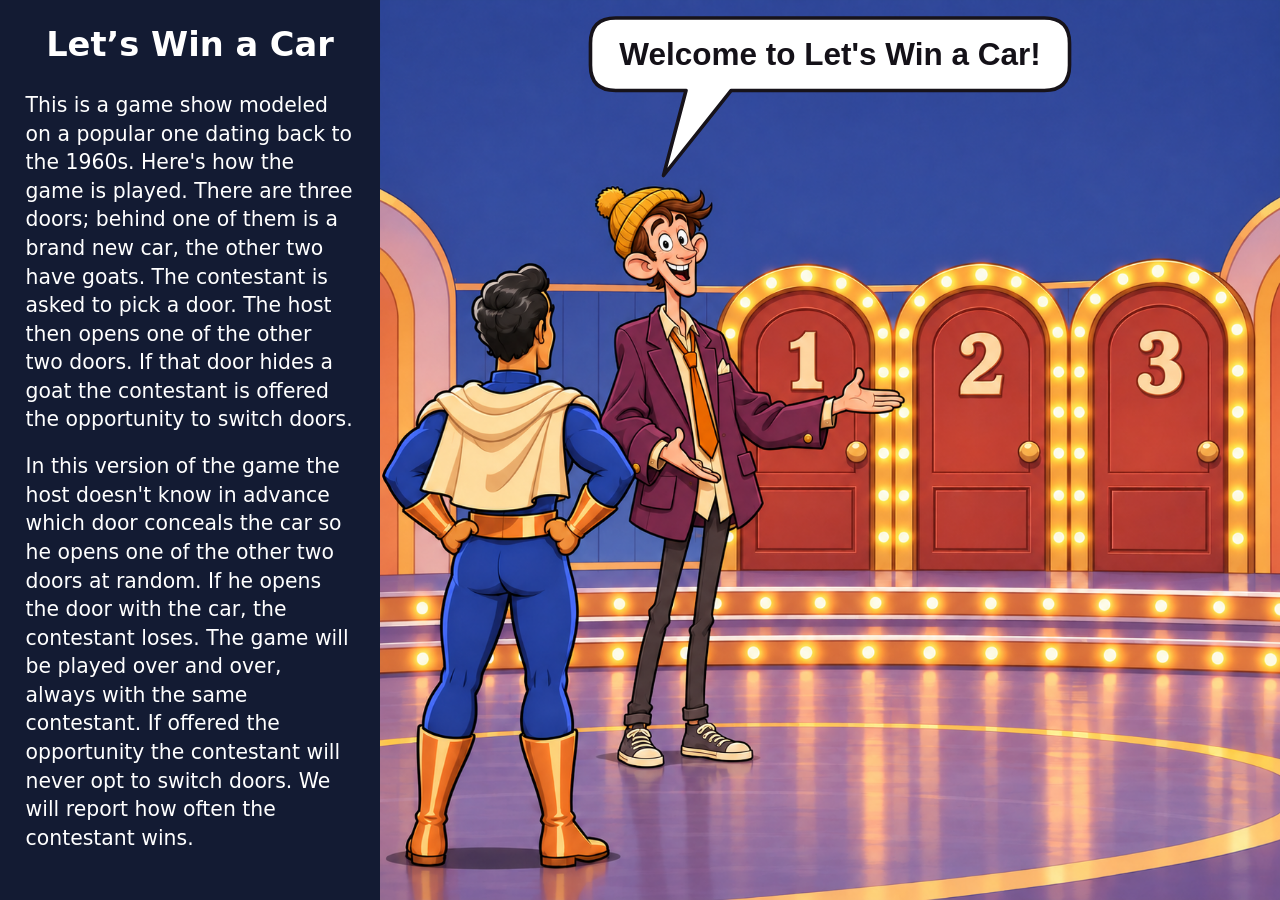
==== Haunty/NoSwitch/index.html @ 952c1fe4 "Keep speech balloon tails clear of character faces" ====
<!doctype html>
<html lang="en">
<head>
  <base href="../../">
  <meta charset="utf-8">
  <meta name="viewport" content="width=device-width,initial-scale=1">
  <title>Let's Win a Car — Haunty / NoSwitch</title>
  <link rel="stylesheet" href="preview.css?v=a5b83a1e9a27">
</head>
<body data-fixed-host="haunty" data-fixed-contestant="male">
  <main class="scene" aria-label="Game show opening scene">
    <img id="art" alt="Host facing the contestant with three closed prize doors behind him">
    <div id="door-glow" hidden aria-label="Selected door"></div>
    <div id="reveal" hidden>
      <div id="prize-bay" class="prize-bay"><img id="prize" alt=""></div>
      <div id="opened-panel" class="opened-panel"><span id="opened-number"></span><i></i></div>
      <div id="final-door" hidden>
        <div class="prize-bay"><img id="final-prize" alt=""></div>
        <div class="opened-panel"><span id="final-number"></span><i></i></div>
      </div>
      <img id="opening-host" alt="Host holding the opened door">
      <img id="foreground-contestant" alt="" aria-hidden="true">
    </div>
    <div class="balloon" role="status" aria-live="polite">
      <svg viewBox="0 0 1000 1000" aria-hidden="true">
        <path id="bubble" fill="white" stroke="#17131a" stroke-width="4" stroke-linejoin="round"/>
        <g id="thought-trail" fill="white" stroke="#17131a" stroke-width="3"></g>
      </svg>
      <div id="speech"></div>
    </div>
    <section id="scores" hidden aria-label="Results so far">
      <h2>Results so far</h2>
      <p>Games played: <strong id="games-played">0</strong></p>
      <table><tbody>
        <tr><th scope="row">Contestant wins</th><td id="contestant-wins">0</td></tr>
        <tr><th scope="row" id="host-name">Host wins</th><td id="host-wins">0</td></tr>
        <tr><th scope="row">Nobody wins</th><td id="nobody-wins">0</td></tr>
      </tbody></table>
    </section>
  </main>
  <aside>
    <div class="display-copy">
      <h1>Let’s Win a Car</h1>
      <p id="game-intro">This is a game show modeled on a popular one dating back to the 1960s. Here&#x27;s how the game is played. There are three doors; behind one of them is a brand new car, the other two have goats. The contestant is asked to pick a door. The host then opens one of the other two doors. If that door hides a goat the contestant is offered the opportunity to switch doors.</p>
      <p id="variant-description">In this version of the game the host doesn&#x27;t know in advance which door conceals the car so he opens one of the other two doors at random. If he opens the door with the car, the contestant loses. The game will be played over and over, always with the same contestant. If offered the opportunity the contestant will never opt to switch doors. We will report how often the contestant wins.</p>
    </div>
    <div class="review-controls">
    <p id="display-condition"></p>
    <p>Dialogue and host thoughts preview</p>
    <label>Host <select id="host"><option value="monty">Monty Hall</option><option value="haunty">Haunty Mall</option></select></label>
    <label>Contestant <select id="contestant"><option value="female">Female superhero</option><option value="male">Male superhero</option></select></label>
    <label>Selected door <select id="door"><option value="random">Random</option><option value="1">Door 1</option><option value="2">Door 2</option><option value="3">Door 3</option></select></label>
    <label>Car location <select id="car-door"><option value="random">Random</option><option value="1">Door 1</option><option value="2">Door 2</option><option value="3">Door 3</option></select></label>
    <p id="progress"></p>
    <div class="buttons"><button id="replay">Replay</button><button id="pause">Pause</button><button id="next">Next balloon</button></div>
    <button id="thoughts">Preview host thoughts</button>
    <button id="encore">Preview “Let’s try that again!”</button>
    <button id="selection">Preview contestant selection</button>
    <button id="open-door">Preview door reveal</button>
    <button id="switch-question">Preview switch question</button>
    <button id="final-reveal">Preview final reveal</button>
    <button id="apology">Preview Haunty’s apology</button>
    <p class="note">Three seconds per scene; six seconds for cumulative results. After the reply, the host opens the contestant's final door. If Haunty reveals the car first, his awkward thought is followed by an apology to the losing contestant. The last scene stays visible. No sound.</p>
    </div>
  </aside>
  <script type="module" src="display-runtime.mjs?v=a5b83a1e9a27"></script>
</body>
</html>
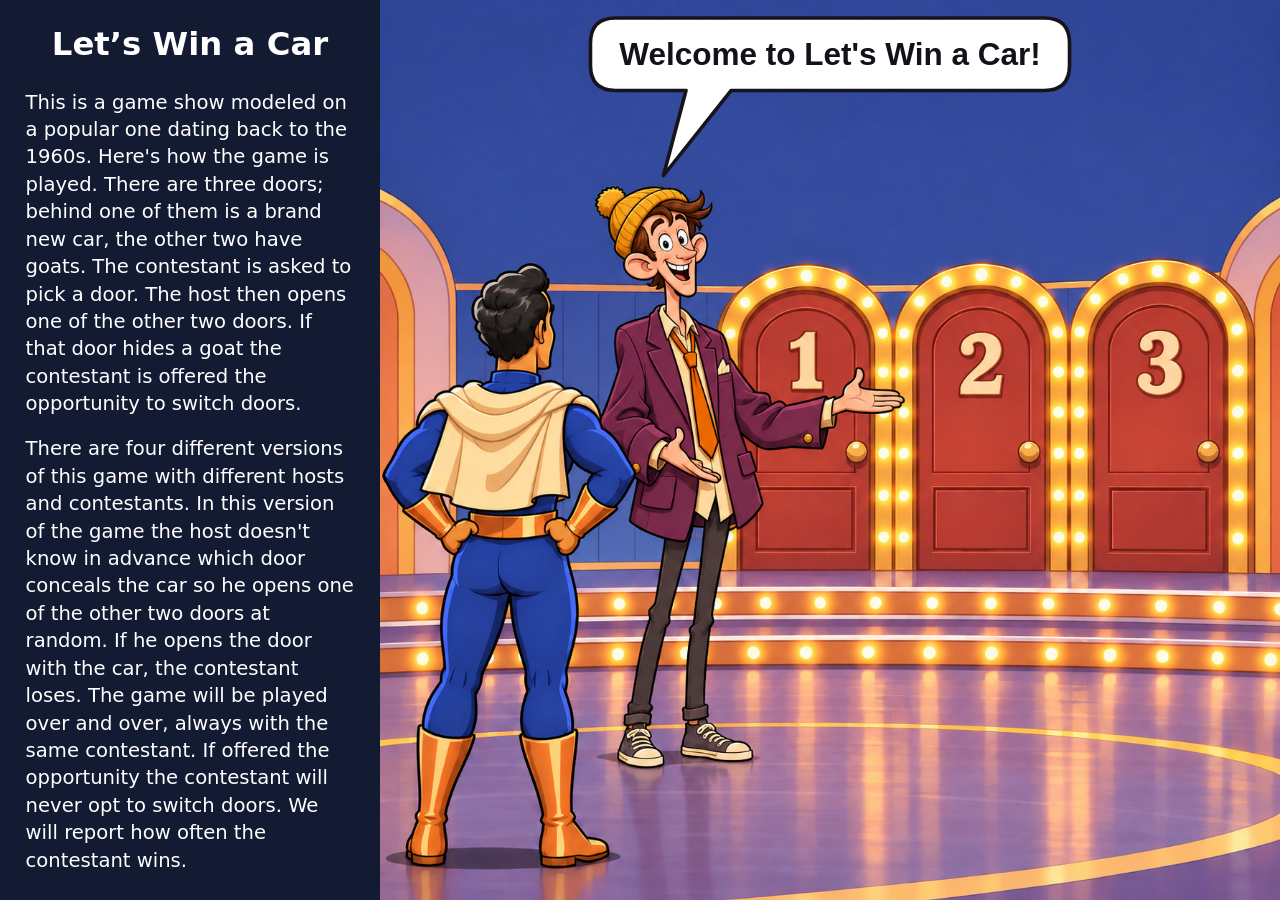
==== commit 77cb5901: "Introduce the four game versions in each description" ====
--- a/Haunty/NoSwitch/index.html
+++ b/Haunty/NoSwitch/index.html
@@ -4,8 +4,8 @@
   <base href="../../">
   <meta charset="utf-8">
   <meta name="viewport" content="width=device-width,initial-scale=1">
-  <title>Let's Win a Car — Haunty / NoSwitch</title>
-  <link rel="stylesheet" href="preview.css?v=a5b83a1e9a27">
+  <title>Version 4</title>
+  <link rel="stylesheet" href="preview.css?v=d55a0fef0704">
 </head>
 <body data-fixed-host="haunty" data-fixed-contestant="male">
   <main class="scene" aria-label="Game show opening scene">
@@ -42,7 +42,7 @@
     <div class="display-copy">
       <h1>Let’s Win a Car</h1>
       <p id="game-intro">This is a game show modeled on a popular one dating back to the 1960s. Here&#x27;s how the game is played. There are three doors; behind one of them is a brand new car, the other two have goats. The contestant is asked to pick a door. The host then opens one of the other two doors. If that door hides a goat the contestant is offered the opportunity to switch doors.</p>
-      <p id="variant-description">In this version of the game the host doesn&#x27;t know in advance which door conceals the car so he opens one of the other two doors at random. If he opens the door with the car, the contestant loses. The game will be played over and over, always with the same contestant. If offered the opportunity the contestant will never opt to switch doors. We will report how often the contestant wins.</p>
+      <p id="variant-description">There are four different versions of this game with different hosts and contestants. In this version of the game the host doesn&#x27;t know in advance which door conceals the car so he opens one of the other two doors at random. If he opens the door with the car, the contestant loses. The game will be played over and over, always with the same contestant. If offered the opportunity the contestant will never opt to switch doors. We will report how often the contestant wins.</p>
     </div>
     <div class="review-controls">
     <p id="display-condition"></p>
@@ -63,6 +63,6 @@
     <p class="note">Three seconds per scene; six seconds for cumulative results. After the reply, the host opens the contestant's final door. If Haunty reveals the car first, his awkward thought is followed by an apology to the losing contestant. The last scene stays visible. No sound.</p>
     </div>
   </aside>
-  <script type="module" src="display-runtime.mjs?v=a5b83a1e9a27"></script>
+  <script type="module" src="display-runtime.mjs?v=d55a0fef0704"></script>
 </body>
 </html>
